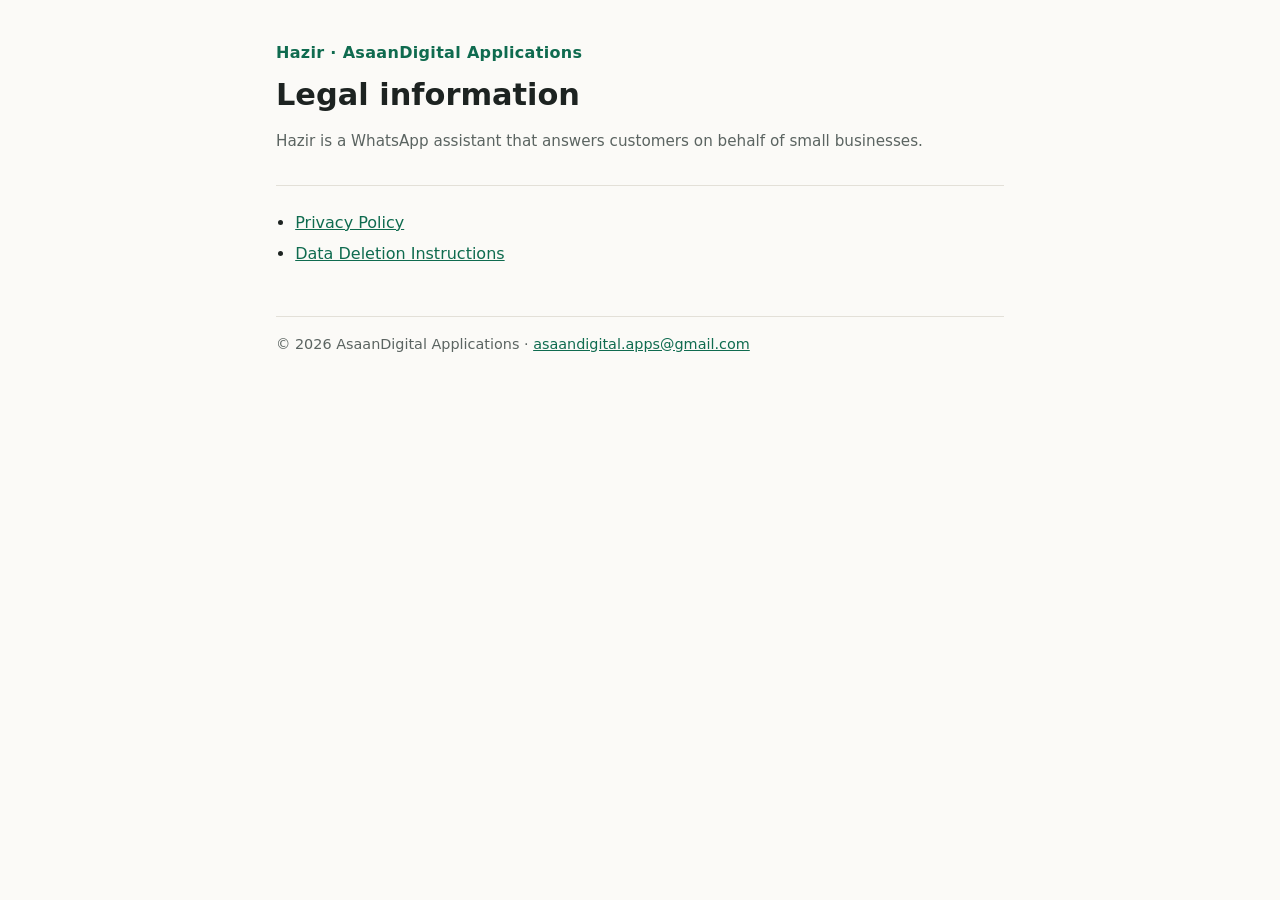
==== index.html @ bec27287 "Hazir privacy policy and data deletion instructions Co-Authored-By: Claude Opus 5.5 <noreply@anthrop" ====
<!doctype html><html lang="en"><head><meta charset="utf-8"><meta name="viewport" content="width=device-width,initial-scale=1">
<title>Hazir Legal</title><link rel="stylesheet" href="style.css"></head><body><main>
<header><div class="brand">Hazir · AsaanDigital Applications</div><h1>Legal information</h1>
<p class="muted">Hazir is a WhatsApp assistant that answers customers on behalf of small businesses.</p></header>
<ul><li><a href="privacy.html">Privacy Policy</a></li><li><a href="data-deletion.html">Data Deletion Instructions</a></li></ul>
<footer>© 2026 AsaanDigital Applications · <a href="mailto:asaandigital.apps@gmail.com">asaandigital.apps@gmail.com</a></footer>
</main></body></html>
---- style.css ----
:root{--bg:#fbfaf7;--fg:#1d2321;--muted:#5b6461;--line:#e3e0d8;--accent:#0f6b4f}
@media (prefers-color-scheme:dark){:root{--bg:#141716;--fg:#e9ece9;--muted:#a3aba7;--line:#2c3230;--accent:#5fc9a3}}
*{box-sizing:border-box}
body{margin:0;background:var(--bg);color:var(--fg);font:16px/1.65 system-ui,-apple-system,"Segoe UI",Roboto,sans-serif}
main{max-width:760px;margin:0 auto;padding:40px 16px 64px}
header{border-bottom:1px solid var(--line);padding-bottom:16px;margin-bottom:24px}
.brand{font-weight:700;color:var(--accent);letter-spacing:.02em}
h1{font-size:1.9rem;line-height:1.25;margin:.3em 0 .2em}
h2{font-size:1.2rem;margin:2em 0 .5em}
p,li{color:var(--fg)} .muted{color:var(--muted);font-size:.95rem}
a{color:var(--accent)} ul{padding-left:1.2em} li{margin:.3em 0}
table{border-collapse:collapse;width:100%;font-size:.95rem} th,td{border:1px solid var(--line);padding:8px;text-align:left;vertical-align:top}
footer{border-top:1px solid var(--line);margin-top:48px;padding-top:16px;color:var(--muted);font-size:.9rem}
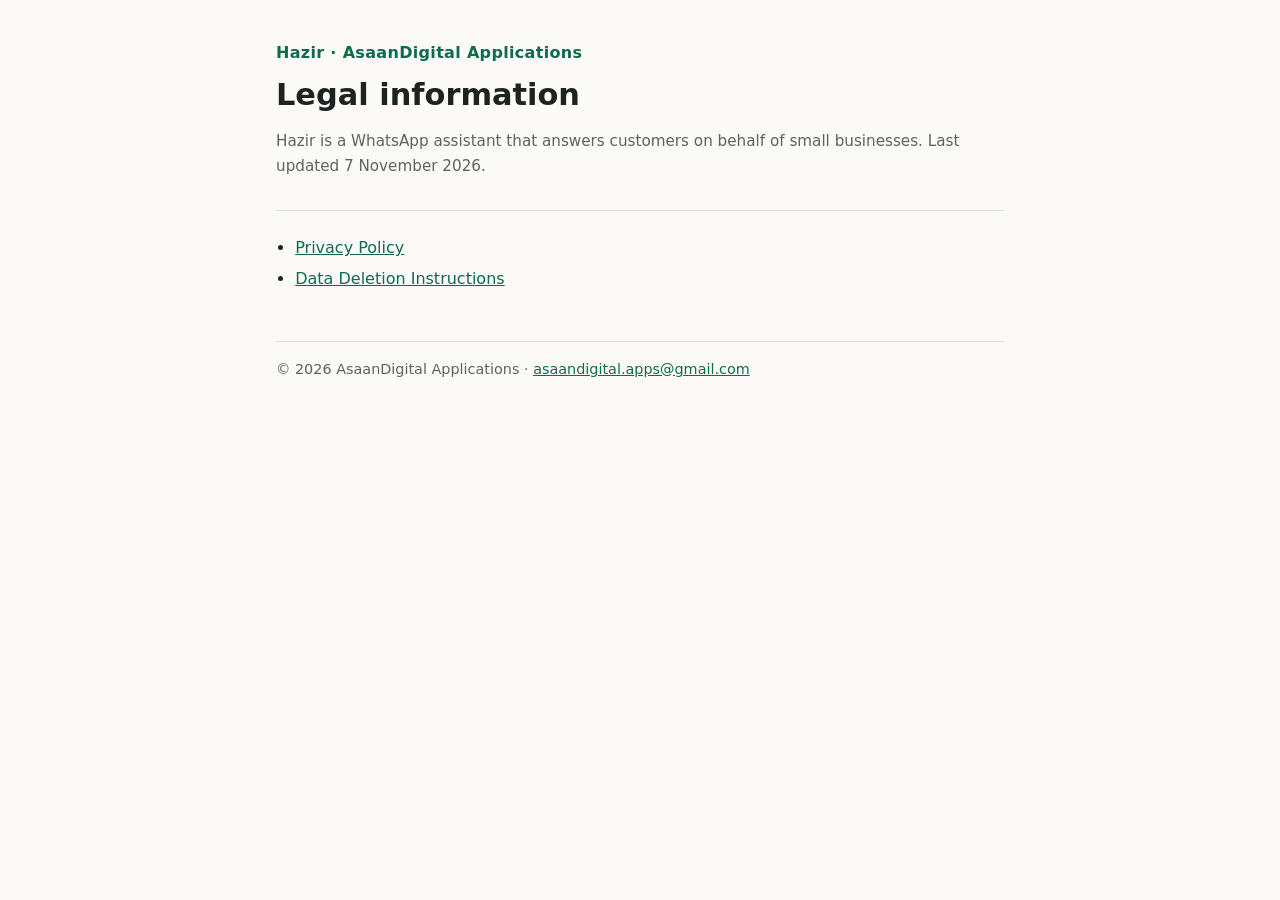
==== commit 0960551b: "Update legal pages from the Hazir repo" ====
--- a/index.html
+++ b/index.html
@@ -1,7 +1,7 @@
 <!doctype html><html lang="en"><head><meta charset="utf-8"><meta name="viewport" content="width=device-width,initial-scale=1">
 <title>Hazir Legal</title><link rel="stylesheet" href="style.css"></head><body><main>
 <header><div class="brand">Hazir · AsaanDigital Applications</div><h1>Legal information</h1>
-<p class="muted">Hazir is a WhatsApp assistant that answers customers on behalf of small businesses.</p></header>
+<p class="muted">Hazir is a WhatsApp assistant that answers customers on behalf of small businesses. Last updated 7 November 2026.</p></header>
 <ul><li><a href="privacy.html">Privacy Policy</a></li><li><a href="data-deletion.html">Data Deletion Instructions</a></li></ul>
 <footer>© 2026 AsaanDigital Applications · <a href="mailto:asaandigital.apps@gmail.com">asaandigital.apps@gmail.com</a></footer>
 </main></body></html>
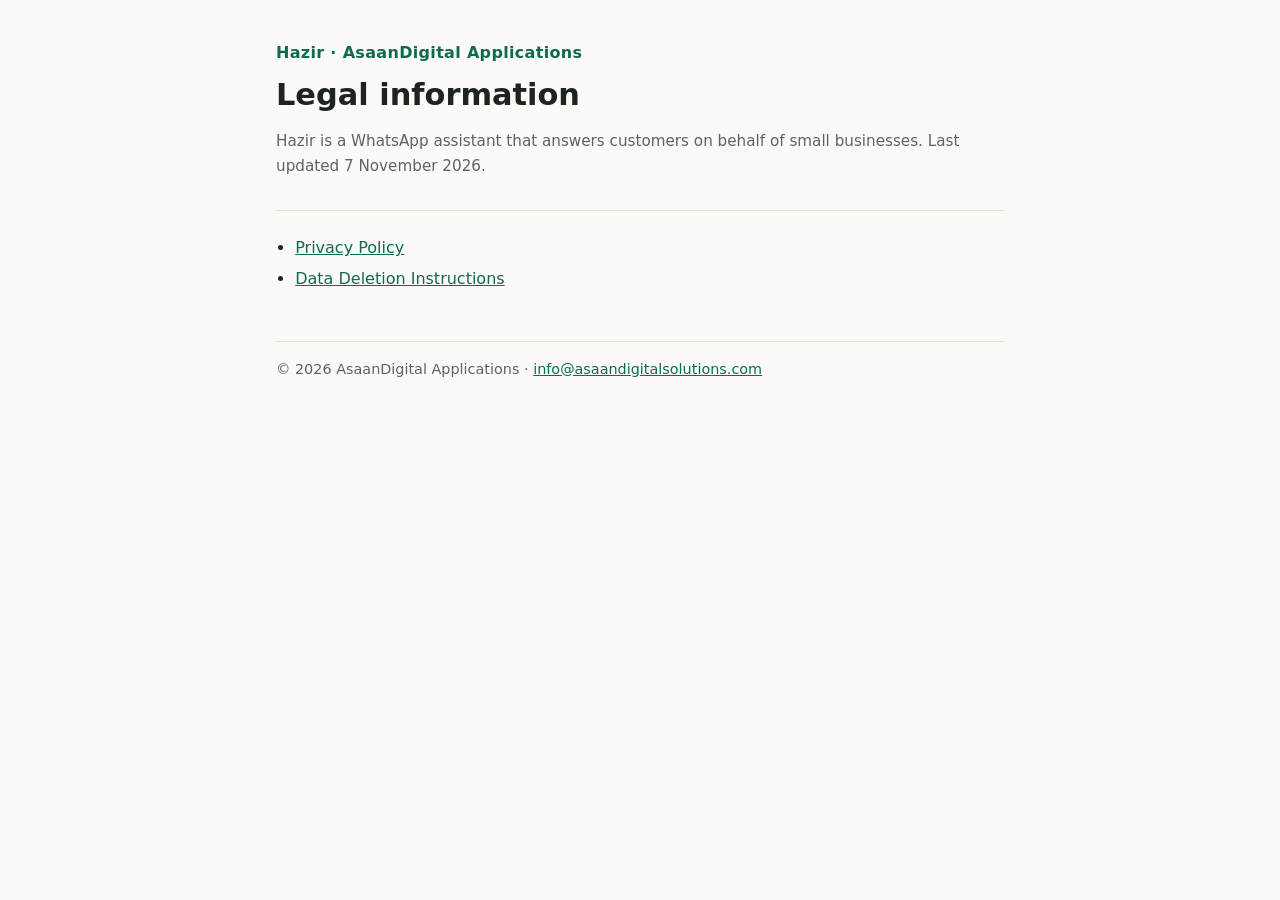
==== commit 8bb0183d: "Update footer email address in index.html info@asaandigitalsolutions.com" ====
--- a/index.html
+++ b/index.html
@@ -3,5 +3,5 @@
 <header><div class="brand">Hazir · AsaanDigital Applications</div><h1>Legal information</h1>
 <p class="muted">Hazir is a WhatsApp assistant that answers customers on behalf of small businesses. Last updated 7 November 2026.</p></header>
 <ul><li><a href="privacy.html">Privacy Policy</a></li><li><a href="data-deletion.html">Data Deletion Instructions</a></li></ul>
-<footer>© 2026 AsaanDigital Applications · <a href="mailto:asaandigital.apps@gmail.com">asaandigital.apps@gmail.com</a></footer>
+<footer>© 2026 AsaanDigital Applications · <a href="mailto:info@asaandigitalsolutions.com">info@asaandigitalsolutions.com</a></footer>
 </main></body></html>
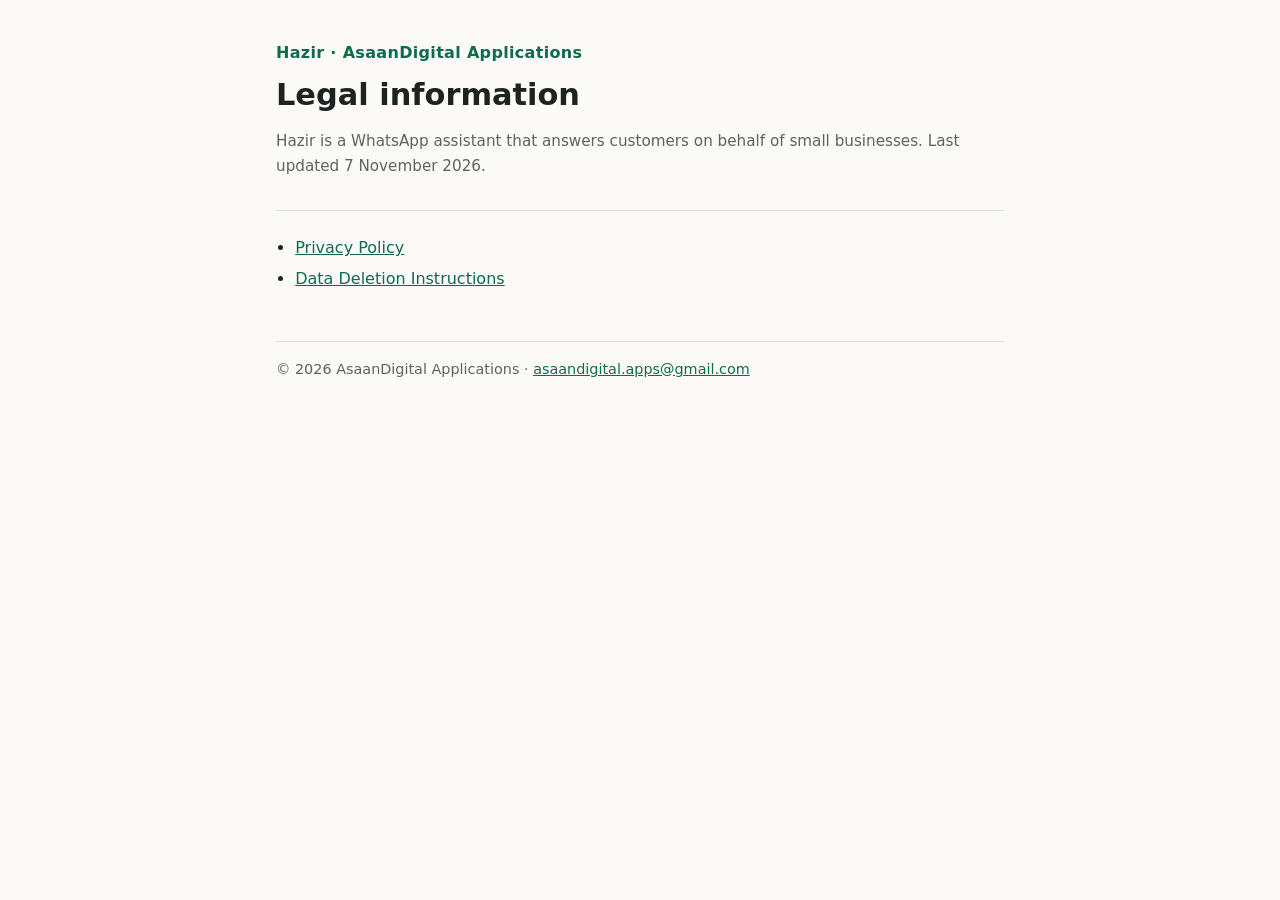
==== commit d4a60781: "Update legal pages from the Hazir repo" ====
--- a/index.html
+++ b/index.html
@@ -3,5 +3,5 @@
 <header><div class="brand">Hazir · AsaanDigital Applications</div><h1>Legal information</h1>
 <p class="muted">Hazir is a WhatsApp assistant that answers customers on behalf of small businesses. Last updated 7 November 2026.</p></header>
 <ul><li><a href="privacy.html">Privacy Policy</a></li><li><a href="data-deletion.html">Data Deletion Instructions</a></li></ul>
-<footer>© 2026 AsaanDigital Applications · <a href="mailto:info@asaandigitalsolutions.com">info@asaandigitalsolutions.com</a></footer>
+<footer>© 2026 AsaanDigital Applications · <a href="mailto:asaandigital.apps@gmail.com">asaandigital.apps@gmail.com</a></footer>
 </main></body></html>
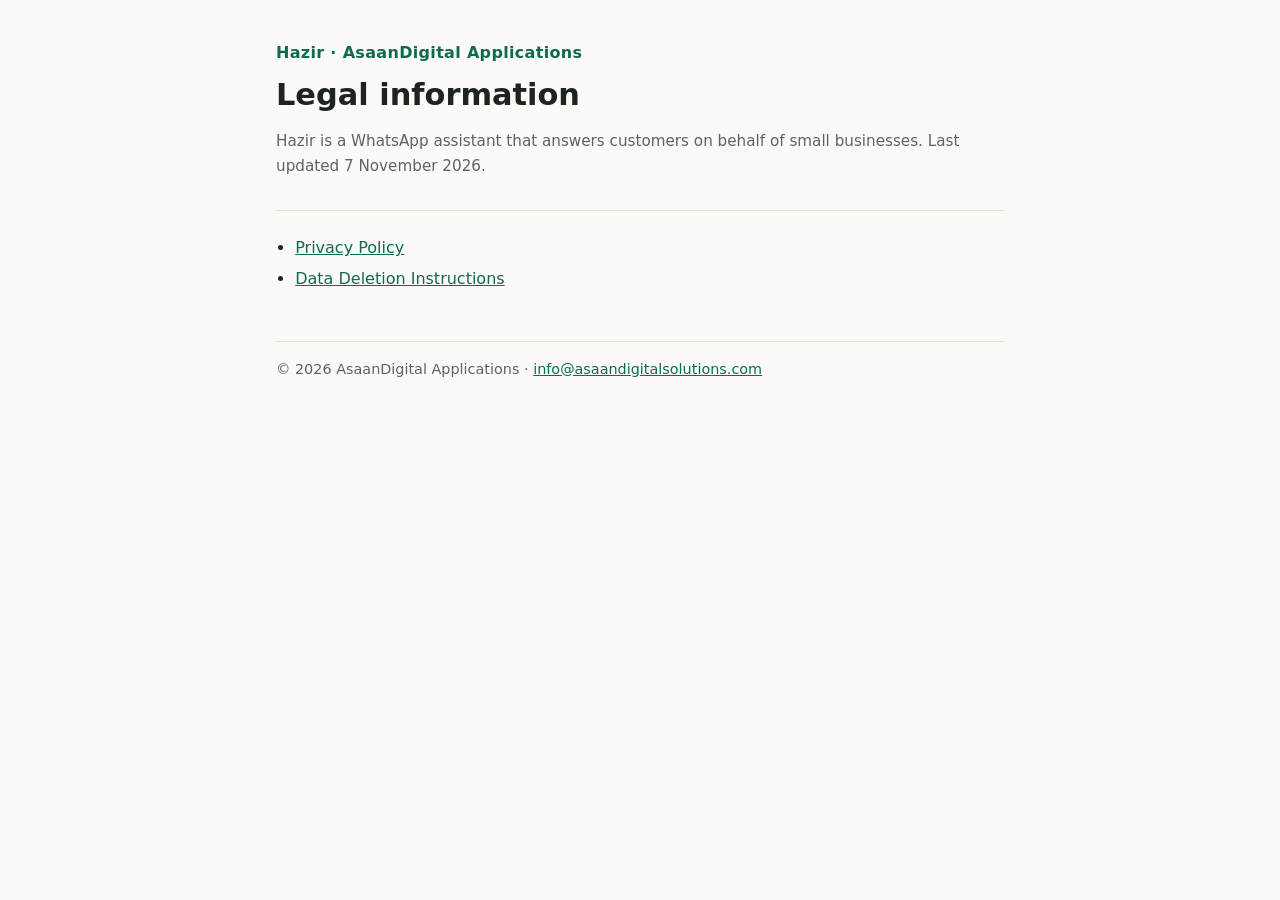
==== commit 857eb0f0: "Update footer email address update email: info@asaandigitalsolutions.com" ====
--- a/index.html
+++ b/index.html
@@ -3,5 +3,5 @@
 <header><div class="brand">Hazir · AsaanDigital Applications</div><h1>Legal information</h1>
 <p class="muted">Hazir is a WhatsApp assistant that answers customers on behalf of small businesses. Last updated 7 November 2026.</p></header>
 <ul><li><a href="privacy.html">Privacy Policy</a></li><li><a href="data-deletion.html">Data Deletion Instructions</a></li></ul>
-<footer>© 2026 AsaanDigital Applications · <a href="mailto:asaandigital.apps@gmail.com">asaandigital.apps@gmail.com</a></footer>
+<footer>© 2026 AsaanDigital Applications · <a href="mailto:info@asaandigitalsolutions.com">info@asaandigitalsolutions.com</a></footer>
 </main></body></html>
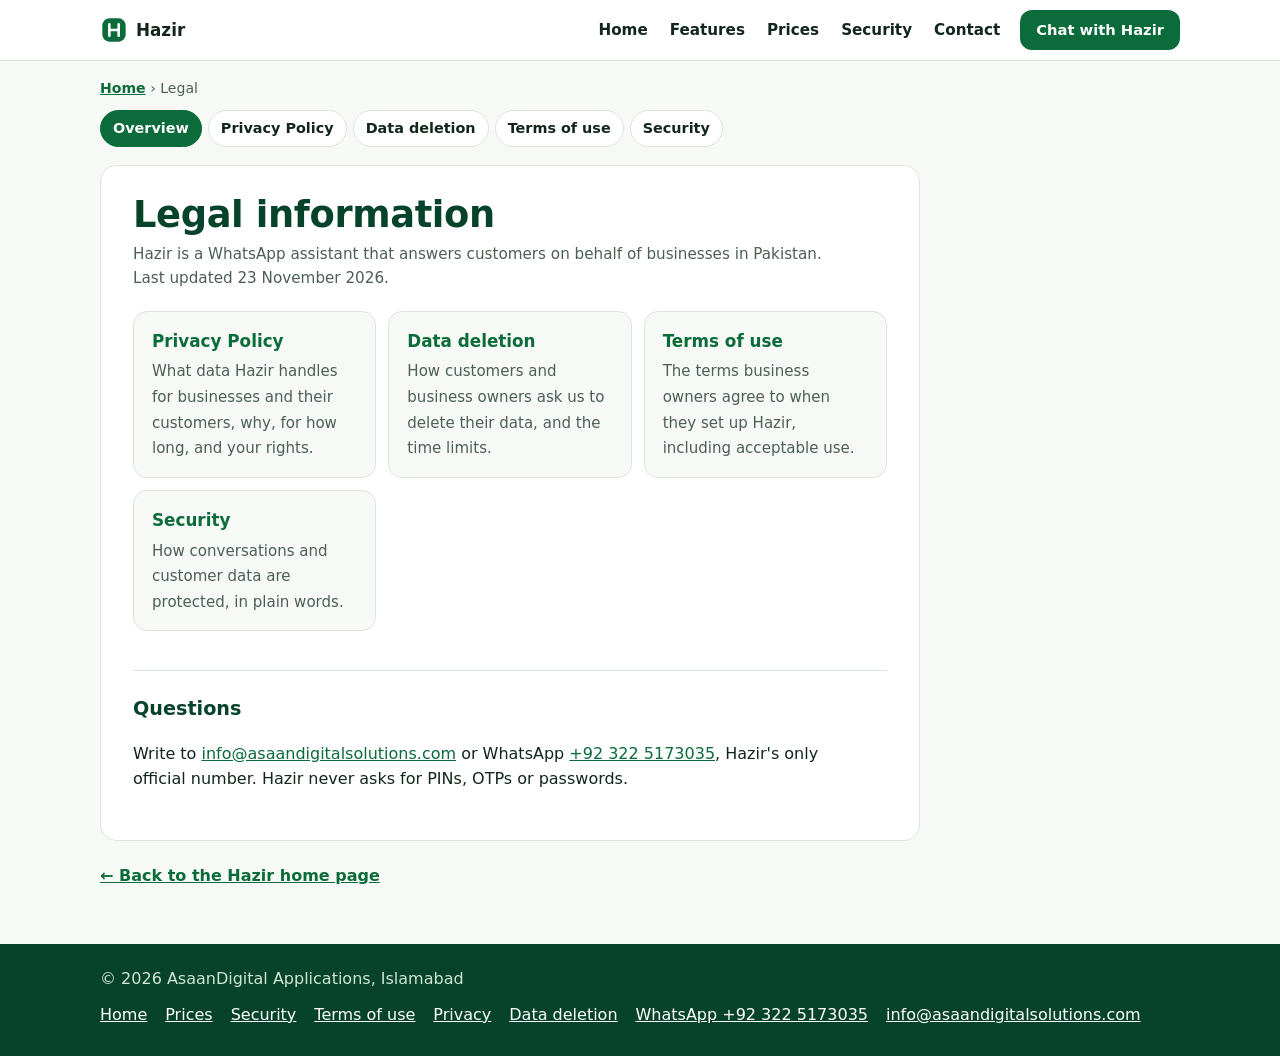
==== commit 6f415dd7: "Hazir site design and navigation on the legal pages; only web pages allowed" ====
--- a/index.html
+++ b/index.html
@@ -1,7 +1 @@
-<!doctype html><html lang="en"><head><meta charset="utf-8"><meta name="viewport" content="width=device-width,initial-scale=1">
-<title>Hazir Legal</title><link rel="stylesheet" href="style.css"></head><body><main>
-<header><div class="brand">Hazir · AsaanDigital Applications</div><h1>Legal information</h1>
-<p class="muted">Hazir is a WhatsApp assistant that answers customers on behalf of small businesses. Last updated 7 November 2026.</p></header>
-<ul><li><a href="privacy.html">Privacy Policy</a></li><li><a href="data-deletion.html">Data Deletion Instructions</a></li></ul>
-<footer>© 2026 AsaanDigital Applications · <a href="mailto:info@asaandigitalsolutions.com">info@asaandigitalsolutions.com</a></footer>
-</main></body></html>
+<!doctype html><html lang="en"><head><meta charset="utf-8"><meta name="viewport" content="width=device-width,initial-scale=1,viewport-fit=cover"><meta name="color-scheme" content="light"><meta name="theme-color" content="#0b6b3a"><title>Legal information · Hazir</title><meta name="description" content="Privacy policy, data deletion, terms of use and security for Hazir by AsaanDigital Applications."><link rel="stylesheet" href="style.css"></head><body><a class="skip" href="#main">Skip to content</a><header class="top"><div class="in"><a class="logo" href="https://hazir.asaandigitalsolutions.com/" aria-label="Hazir home"><svg viewBox="0 0 24 24" width="28" height="28" aria-hidden="true" focusable="false"><rect x="2" y="2" width="20" height="20" rx="6" fill="#0b6b3a"/><path d="M8 7v10M16 7v10M8 12h8" stroke="#fff" stroke-width="2.2" fill="none" stroke-linecap="round"/></svg>Hazir</a><nav aria-label="Main"><a href="https://hazir.asaandigitalsolutions.com/">Home</a><a href="https://hazir.asaandigitalsolutions.com/#features">Features</a><a href="https://hazir.asaandigitalsolutions.com/#prices">Prices</a><a href="https://hazir.asaandigitalsolutions.com/security">Security</a><a href="https://hazir.asaandigitalsolutions.com/#contact">Contact</a></nav><a class="btn" href="https://wa.me/923225173035?text=Hi%20Hazir">Chat with Hazir</a></div></header><div class="x"><p class="crumbs"><a href="https://hazir.asaandigitalsolutions.com/">Home</a> › Legal</p><nav class="docs" aria-label="Legal pages"><a href="index.html" aria-current="page">Overview</a><a href="privacy.html">Privacy Policy</a><a href="data-deletion.html">Data deletion</a><a href="https://hazir.asaandigitalsolutions.com/terms">Terms of use</a><a href="https://hazir.asaandigitalsolutions.com/security">Security</a></nav><main id="main" class="doc"><h1>Legal information</h1><p class="date">Hazir is a WhatsApp assistant that answers customers on behalf of businesses in Pakistan. Last updated 23 November 2026.</p><ul class="cards"><li><a href="privacy.html"><b>Privacy Policy</b><span>What data Hazir handles for businesses and their customers, why, for how long, and your rights.</span></a></li><li><a href="data-deletion.html"><b>Data deletion</b><span>How customers and business owners ask us to delete their data, and the time limits.</span></a></li><li><a href="https://hazir.asaandigitalsolutions.com/terms"><b>Terms of use</b><span>The terms business owners agree to when they set up Hazir, including acceptable use.</span></a></li><li><a href="https://hazir.asaandigitalsolutions.com/security"><b>Security</b><span>How conversations and customer data are protected, in plain words.</span></a></li></ul><h2>Questions</h2><p>Write to <a href="mailto:info@asaandigitalsolutions.com">info@asaandigitalsolutions.com</a> or WhatsApp <a href="https://wa.me/923225173035?text=Hi%20Hazir">+92 322 5173035</a>, Hazir's only official number. Hazir never asks for PINs, OTPs or passwords.</p></main><p class="back"><a href="https://hazir.asaandigitalsolutions.com/">← Back to the Hazir home page</a></p></div><footer class="foot"><div class="in"><span>© 2026 AsaanDigital Applications, Islamabad</span><nav aria-label="Footer"><a href="https://hazir.asaandigitalsolutions.com/">Home</a><a href="https://hazir.asaandigitalsolutions.com/#prices">Prices</a><a href="https://hazir.asaandigitalsolutions.com/security">Security</a><a href="https://hazir.asaandigitalsolutions.com/terms">Terms of use</a><a href="privacy.html">Privacy</a><a href="data-deletion.html">Data deletion</a><a href="https://wa.me/923225173035?text=Hi%20Hazir">WhatsApp +92 322 5173035</a><a href="mailto:info@asaandigitalsolutions.com">info@asaandigitalsolutions.com</a></nav></div></footer></body></html>
--- a/style.css
+++ b/style.css
@@ -1,13 +1,67 @@
-:root{--bg:#fbfaf7;--fg:#1d2321;--muted:#5b6461;--line:#e3e0d8;--accent:#0f6b4f}
-@media (prefers-color-scheme:dark){:root{--bg:#141716;--fg:#e9ece9;--muted:#a3aba7;--line:#2c3230;--accent:#5fc9a3}}
+/* Hazir legal pages: the same look as hazir.asaandigitalsolutions.com (light, green). */
+:root{--bg:#f6f9f5;--card:#fff;--ink:#12261b;--mute:#4d5f55;--line:#dbe6dd;--soft:#edf3ee;--brand:#0b6b3a;--g9:#07432a;
+  color-scheme:light}
 *{box-sizing:border-box}
-body{margin:0;background:var(--bg);color:var(--fg);font:16px/1.65 system-ui,-apple-system,"Segoe UI",Roboto,sans-serif}
-main{max-width:760px;margin:0 auto;padding:40px 16px 64px}
-header{border-bottom:1px solid var(--line);padding-bottom:16px;margin-bottom:24px}
-.brand{font-weight:700;color:var(--accent);letter-spacing:.02em}
-h1{font-size:1.9rem;line-height:1.25;margin:.3em 0 .2em}
-h2{font-size:1.2rem;margin:2em 0 .5em}
-p,li{color:var(--fg)} .muted{color:var(--muted);font-size:.95rem}
-a{color:var(--accent)} ul{padding-left:1.2em} li{margin:.3em 0}
-table{border-collapse:collapse;width:100%;font-size:.95rem} th,td{border:1px solid var(--line);padding:8px;text-align:left;vertical-align:top}
-footer{border-top:1px solid var(--line);margin-top:48px;padding-top:16px;color:var(--muted);font-size:.9rem}
+html{-webkit-text-size-adjust:100%}
+body{margin:0;background:var(--bg);color:var(--ink);font:16px/1.6 system-ui,-apple-system,"Segoe UI",Roboto,sans-serif}
+a{color:var(--brand)}
+a:focus-visible{outline:3px solid var(--brand);outline-offset:2px;border-radius:4px}
+.skip{position:absolute;left:-999px;top:8px;background:#fff;padding:8px 12px;border-radius:8px;z-index:9}
+.skip:focus{left:12px}
+.x{max-width:1120px;margin:0 auto;padding:0 20px}
+
+/* header and menu (as on the Hazir site) */
+.top{position:sticky;top:0;z-index:5;background:rgba(255,255,255,.94);border-bottom:1px solid var(--line);
+  backdrop-filter:blur(8px)}
+.top .in{max-width:1120px;margin:0 auto;padding:10px 20px;display:flex;align-items:center;gap:20px}
+.logo{display:flex;align-items:center;gap:8px;font-weight:700;font-size:1.05rem;color:var(--ink);text-decoration:none}
+.top nav{display:flex;gap:22px;flex:1;justify-content:flex-end}
+.top nav a{color:var(--ink);text-decoration:none;font-weight:600;font-size:.95rem}
+.top nav a:hover{color:var(--brand)}
+.btn{display:inline-flex;align-items:center;min-height:40px;padding:6px 16px;border-radius:12px;background:var(--brand);
+  color:#fff;font-weight:700;font-size:.92rem;text-decoration:none;white-space:nowrap}
+.btn:hover{background:var(--g9)}
+@media (max-width:820px){
+  .top .in{justify-content:space-between;flex-wrap:wrap;row-gap:6px;padding-bottom:4px}
+  .top nav{order:3;flex:1 0 100%;justify-content:flex-start;gap:15px;overflow-x:auto;white-space:nowrap;
+    padding:6px 18px 8px 2px;scrollbar-width:none;
+    -webkit-mask-image:linear-gradient(90deg,#000 93%,transparent);mask-image:linear-gradient(90deg,#000 93%,transparent)}
+  .top nav::-webkit-scrollbar{display:none}
+  .top nav a{font-size:.92rem;padding:4px 0}}
+
+.crumbs{font-size:.88rem;color:var(--mute);margin:16px 0 10px}
+.crumbs a{font-weight:600}
+
+/* the legal pages, side by side */
+.docs{display:flex;gap:6px;flex-wrap:wrap;margin:0 0 18px}
+.docs a{padding:6px 12px;border-radius:99px;border:1px solid var(--line);background:var(--card);color:var(--ink);
+  text-decoration:none;font-weight:600;font-size:.9rem}
+.docs a:hover{border-color:var(--brand);color:var(--brand)}
+.docs a[aria-current]{background:var(--brand);border-color:var(--brand);color:#fff}
+
+/* the document */
+.doc{max-width:820px;background:var(--card);border:1px solid var(--line);border-radius:16px;padding:28px 32px 32px}
+.doc h1{font-size:clamp(1.7rem,4.5vw,2.3rem);line-height:1.15;letter-spacing:-.01em;margin:0 0 6px;color:var(--g9)}
+.doc .date{color:var(--mute);font-size:.95rem;margin:0 0 8px}
+.doc h2{font-size:1.2rem;color:var(--g9);margin:2em 0 .5em;padding-top:1.2em;border-top:1px solid var(--line)}
+.doc p,.doc li{max-width:72ch}
+.doc ul,.doc ol{padding-left:1.3em}.doc li{margin:.35em 0}
+.doc .muted{color:var(--mute);font-size:.95rem}
+.doc table{border-collapse:collapse;width:100%;font-size:.95rem;margin:12px 0;display:block;overflow-x:auto}
+.doc th,.doc td{border:1px solid var(--line);padding:9px 10px;text-align:left;vertical-align:top}
+.doc th{background:var(--soft)}
+.doc .cards{list-style:none;padding:0;margin:20px 0 0;display:grid;grid-template-columns:repeat(auto-fit,minmax(240px,1fr));gap:12px}
+.cards li{margin:0;max-width:none}
+.cards a{display:block;height:100%;padding:16px 18px;border:1px solid var(--line);border-radius:14px;text-decoration:none;
+  color:var(--ink);background:var(--bg)}
+.cards a:hover{border-color:var(--brand)}
+.cards b{display:block;color:var(--brand);font-size:1.05rem;margin-bottom:4px}
+.cards span{color:var(--mute);font-size:.94rem}
+.back{margin:22px 0 0}.back a{font-weight:600}
+@media (max-width:640px){.doc{padding:20px 18px 24px;border-radius:14px}}
+
+/* footer (as on the Hazir site) */
+.foot{background:var(--g9);color:#cfe6d6;margin-top:56px}
+.foot .in{max-width:1120px;margin:0 auto;padding:22px 20px 28px;display:flex;flex-wrap:wrap;gap:10px 24px;align-items:baseline}
+.foot nav{display:flex;flex-wrap:wrap;gap:8px 18px}
+.foot a{color:#fff}
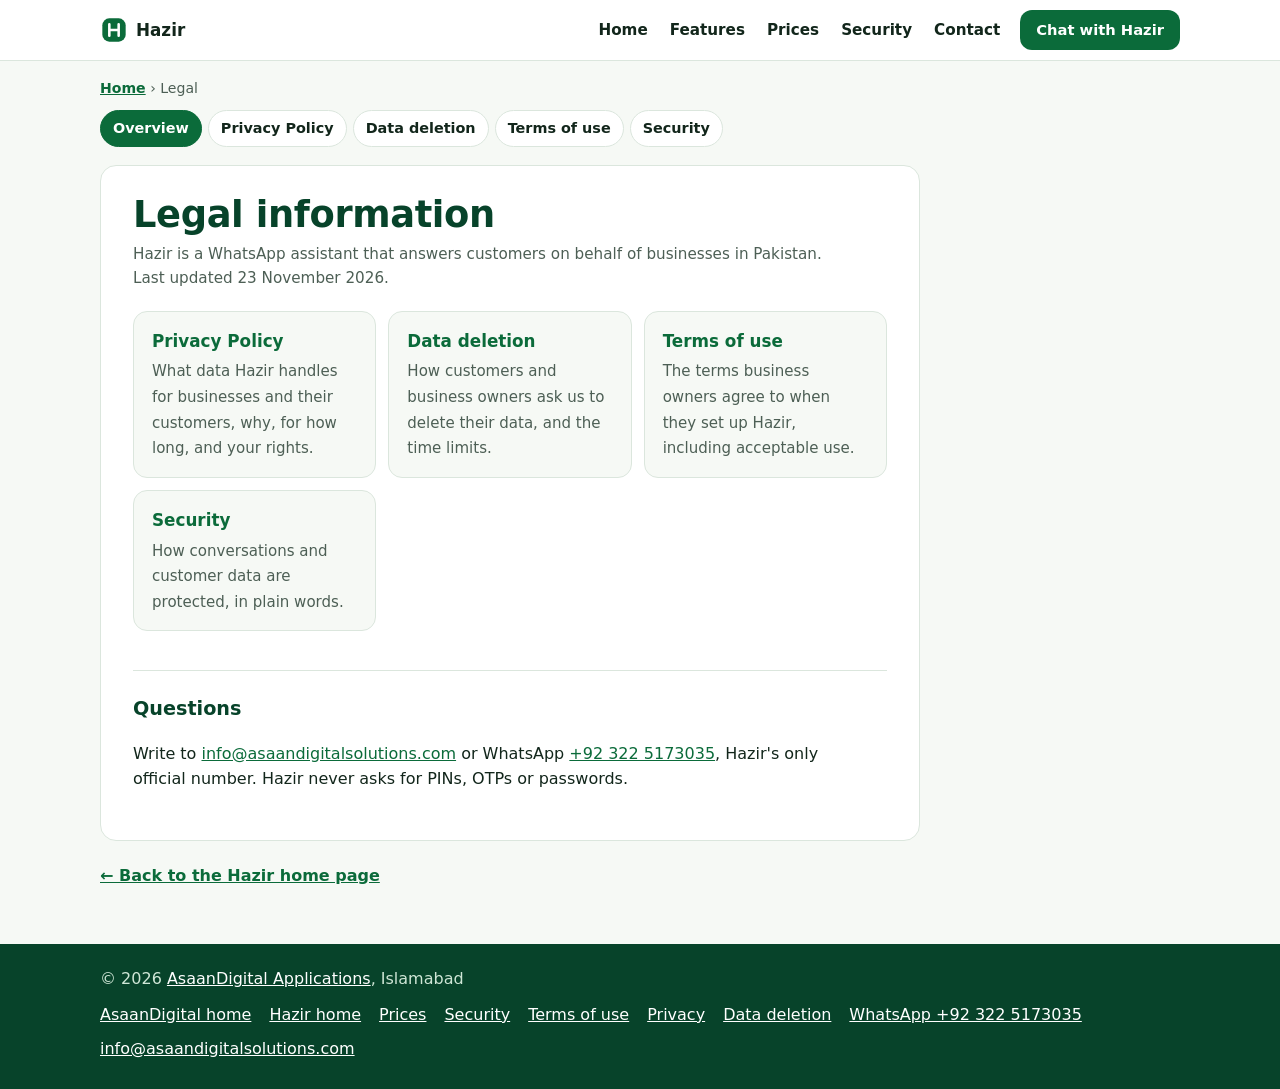
==== commit 97f9e862: "Footer links back to the AsaanDigital company site" ====
--- a/index.html
+++ b/index.html
@@ -1 +1 @@
-<!doctype html><html lang="en"><head><meta charset="utf-8"><meta name="viewport" content="width=device-width,initial-scale=1,viewport-fit=cover"><meta name="color-scheme" content="light"><meta name="theme-color" content="#0b6b3a"><title>Legal information · Hazir</title><meta name="description" content="Privacy policy, data deletion, terms of use and security for Hazir by AsaanDigital Applications."><link rel="stylesheet" href="style.css"></head><body><a class="skip" href="#main">Skip to content</a><header class="top"><div class="in"><a class="logo" href="https://hazir.asaandigitalsolutions.com/" aria-label="Hazir home"><svg viewBox="0 0 24 24" width="28" height="28" aria-hidden="true" focusable="false"><rect x="2" y="2" width="20" height="20" rx="6" fill="#0b6b3a"/><path d="M8 7v10M16 7v10M8 12h8" stroke="#fff" stroke-width="2.2" fill="none" stroke-linecap="round"/></svg>Hazir</a><nav aria-label="Main"><a href="https://hazir.asaandigitalsolutions.com/">Home</a><a href="https://hazir.asaandigitalsolutions.com/#features">Features</a><a href="https://hazir.asaandigitalsolutions.com/#prices">Prices</a><a href="https://hazir.asaandigitalsolutions.com/security">Security</a><a href="https://hazir.asaandigitalsolutions.com/#contact">Contact</a></nav><a class="btn" href="https://wa.me/923225173035?text=Hi%20Hazir">Chat with Hazir</a></div></header><div class="x"><p class="crumbs"><a href="https://hazir.asaandigitalsolutions.com/">Home</a> › Legal</p><nav class="docs" aria-label="Legal pages"><a href="index.html" aria-current="page">Overview</a><a href="privacy.html">Privacy Policy</a><a href="data-deletion.html">Data deletion</a><a href="https://hazir.asaandigitalsolutions.com/terms">Terms of use</a><a href="https://hazir.asaandigitalsolutions.com/security">Security</a></nav><main id="main" class="doc"><h1>Legal information</h1><p class="date">Hazir is a WhatsApp assistant that answers customers on behalf of businesses in Pakistan. Last updated 23 November 2026.</p><ul class="cards"><li><a href="privacy.html"><b>Privacy Policy</b><span>What data Hazir handles for businesses and their customers, why, for how long, and your rights.</span></a></li><li><a href="data-deletion.html"><b>Data deletion</b><span>How customers and business owners ask us to delete their data, and the time limits.</span></a></li><li><a href="https://hazir.asaandigitalsolutions.com/terms"><b>Terms of use</b><span>The terms business owners agree to when they set up Hazir, including acceptable use.</span></a></li><li><a href="https://hazir.asaandigitalsolutions.com/security"><b>Security</b><span>How conversations and customer data are protected, in plain words.</span></a></li></ul><h2>Questions</h2><p>Write to <a href="mailto:info@asaandigitalsolutions.com">info@asaandigitalsolutions.com</a> or WhatsApp <a href="https://wa.me/923225173035?text=Hi%20Hazir">+92 322 5173035</a>, Hazir's only official number. Hazir never asks for PINs, OTPs or passwords.</p></main><p class="back"><a href="https://hazir.asaandigitalsolutions.com/">← Back to the Hazir home page</a></p></div><footer class="foot"><div class="in"><span>© 2026 AsaanDigital Applications, Islamabad</span><nav aria-label="Footer"><a href="https://hazir.asaandigitalsolutions.com/">Home</a><a href="https://hazir.asaandigitalsolutions.com/#prices">Prices</a><a href="https://hazir.asaandigitalsolutions.com/security">Security</a><a href="https://hazir.asaandigitalsolutions.com/terms">Terms of use</a><a href="privacy.html">Privacy</a><a href="data-deletion.html">Data deletion</a><a href="https://wa.me/923225173035?text=Hi%20Hazir">WhatsApp +92 322 5173035</a><a href="mailto:info@asaandigitalsolutions.com">info@asaandigitalsolutions.com</a></nav></div></footer></body></html>
+<!doctype html><html lang="en"><head><meta charset="utf-8"><meta name="viewport" content="width=device-width,initial-scale=1,viewport-fit=cover"><meta name="color-scheme" content="light"><meta name="theme-color" content="#0b6b3a"><title>Legal information · Hazir</title><meta name="description" content="Privacy policy, data deletion, terms of use and security for Hazir by AsaanDigital Applications."><link rel="stylesheet" href="style.css"></head><body><a class="skip" href="#main">Skip to content</a><header class="top"><div class="in"><a class="logo" href="https://hazir.asaandigitalsolutions.com/" aria-label="Hazir home"><svg viewBox="0 0 24 24" width="28" height="28" aria-hidden="true" focusable="false"><rect x="2" y="2" width="20" height="20" rx="6" fill="#0b6b3a"/><path d="M8 7v10M16 7v10M8 12h8" stroke="#fff" stroke-width="2.2" fill="none" stroke-linecap="round"/></svg>Hazir</a><nav aria-label="Main"><a href="https://hazir.asaandigitalsolutions.com/">Home</a><a href="https://hazir.asaandigitalsolutions.com/#features">Features</a><a href="https://hazir.asaandigitalsolutions.com/#prices">Prices</a><a href="https://hazir.asaandigitalsolutions.com/security">Security</a><a href="https://hazir.asaandigitalsolutions.com/#contact">Contact</a></nav><a class="btn" href="https://wa.me/923225173035?text=Hi%20Hazir">Chat with Hazir</a></div></header><div class="x"><p class="crumbs"><a href="https://hazir.asaandigitalsolutions.com/">Home</a> › Legal</p><nav class="docs" aria-label="Legal pages"><a href="index.html" aria-current="page">Overview</a><a href="privacy.html">Privacy Policy</a><a href="data-deletion.html">Data deletion</a><a href="https://hazir.asaandigitalsolutions.com/terms">Terms of use</a><a href="https://hazir.asaandigitalsolutions.com/security">Security</a></nav><main id="main" class="doc"><h1>Legal information</h1><p class="date">Hazir is a WhatsApp assistant that answers customers on behalf of businesses in Pakistan. Last updated 23 November 2026.</p><ul class="cards"><li><a href="privacy.html"><b>Privacy Policy</b><span>What data Hazir handles for businesses and their customers, why, for how long, and your rights.</span></a></li><li><a href="data-deletion.html"><b>Data deletion</b><span>How customers and business owners ask us to delete their data, and the time limits.</span></a></li><li><a href="https://hazir.asaandigitalsolutions.com/terms"><b>Terms of use</b><span>The terms business owners agree to when they set up Hazir, including acceptable use.</span></a></li><li><a href="https://hazir.asaandigitalsolutions.com/security"><b>Security</b><span>How conversations and customer data are protected, in plain words.</span></a></li></ul><h2>Questions</h2><p>Write to <a href="mailto:info@asaandigitalsolutions.com">info@asaandigitalsolutions.com</a> or WhatsApp <a href="https://wa.me/923225173035?text=Hi%20Hazir">+92 322 5173035</a>, Hazir's only official number. Hazir never asks for PINs, OTPs or passwords.</p></main><p class="back"><a href="https://hazir.asaandigitalsolutions.com/">← Back to the Hazir home page</a></p></div><footer class="foot"><div class="in"><span>© 2026 <a href="https://asaandigitalsolutions.com/">AsaanDigital Applications</a>, Islamabad</span><nav aria-label="Footer"><a href="https://asaandigitalsolutions.com/">AsaanDigital home</a><a href="https://hazir.asaandigitalsolutions.com/">Hazir home</a><a href="https://hazir.asaandigitalsolutions.com/#prices">Prices</a><a href="https://hazir.asaandigitalsolutions.com/security">Security</a><a href="https://hazir.asaandigitalsolutions.com/terms">Terms of use</a><a href="privacy.html">Privacy</a><a href="data-deletion.html">Data deletion</a><a href="https://wa.me/923225173035?text=Hi%20Hazir">WhatsApp +92 322 5173035</a><a href="mailto:info@asaandigitalsolutions.com">info@asaandigitalsolutions.com</a></nav></div></footer></body></html>
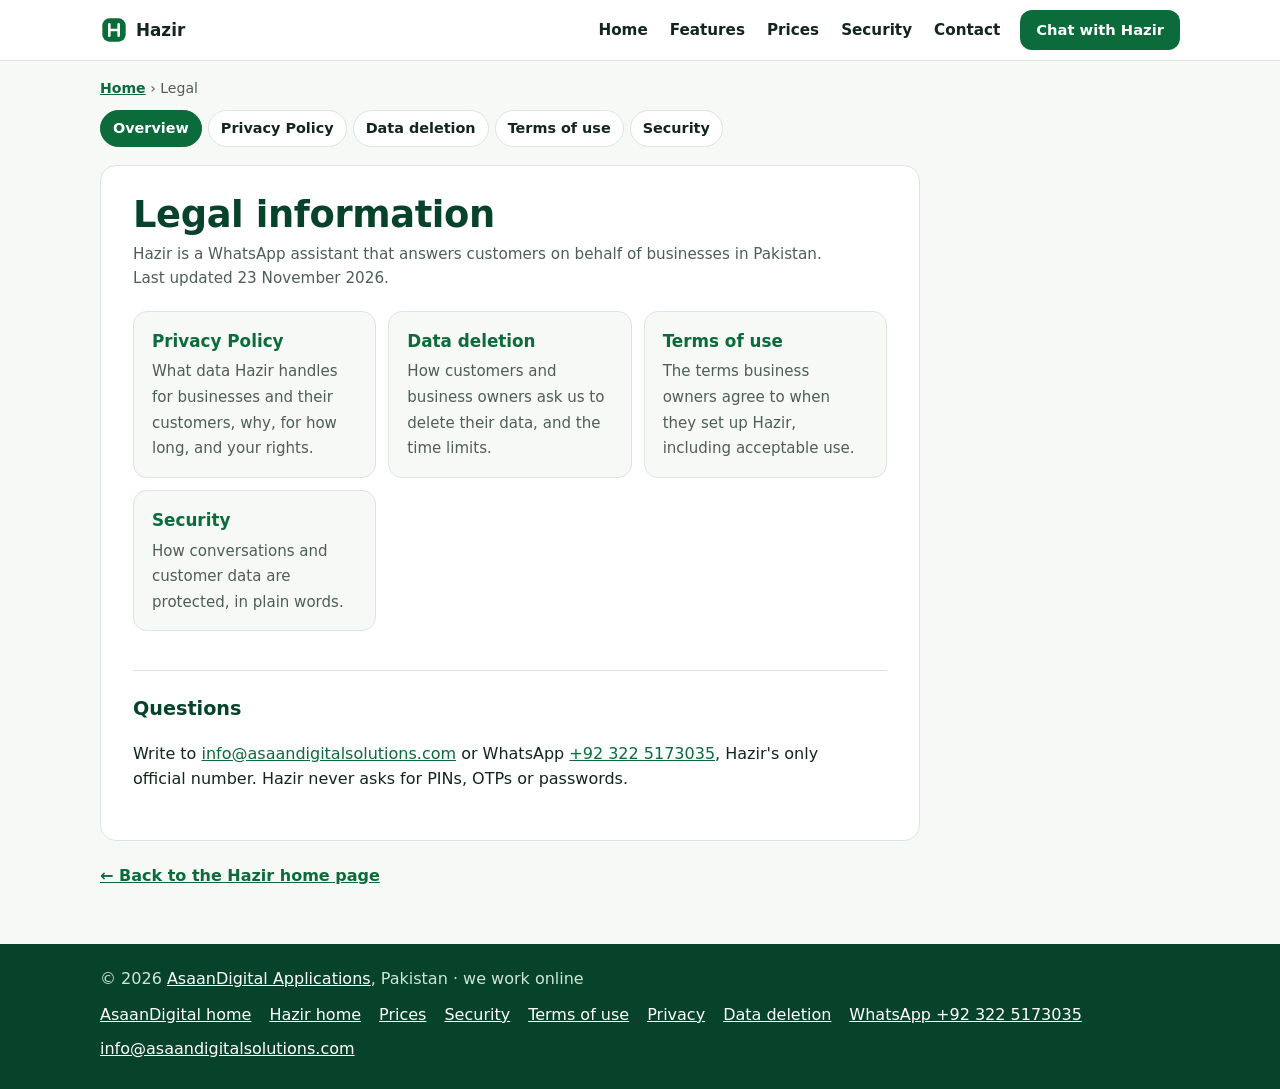
==== commit 103e7c95: "Remote business: no city in the footer" ====
--- a/index.html
+++ b/index.html
@@ -1 +1 @@
-<!doctype html><html lang="en"><head><meta charset="utf-8"><meta name="viewport" content="width=device-width,initial-scale=1,viewport-fit=cover"><meta name="color-scheme" content="light"><meta name="theme-color" content="#0b6b3a"><title>Legal information · Hazir</title><meta name="description" content="Privacy policy, data deletion, terms of use and security for Hazir by AsaanDigital Applications."><link rel="stylesheet" href="style.css"></head><body><a class="skip" href="#main">Skip to content</a><header class="top"><div class="in"><a class="logo" href="https://hazir.asaandigitalsolutions.com/" aria-label="Hazir home"><svg viewBox="0 0 24 24" width="28" height="28" aria-hidden="true" focusable="false"><rect x="2" y="2" width="20" height="20" rx="6" fill="#0b6b3a"/><path d="M8 7v10M16 7v10M8 12h8" stroke="#fff" stroke-width="2.2" fill="none" stroke-linecap="round"/></svg>Hazir</a><nav aria-label="Main"><a href="https://hazir.asaandigitalsolutions.com/">Home</a><a href="https://hazir.asaandigitalsolutions.com/#features">Features</a><a href="https://hazir.asaandigitalsolutions.com/#prices">Prices</a><a href="https://hazir.asaandigitalsolutions.com/security">Security</a><a href="https://hazir.asaandigitalsolutions.com/#contact">Contact</a></nav><a class="btn" href="https://wa.me/923225173035?text=Hi%20Hazir">Chat with Hazir</a></div></header><div class="x"><p class="crumbs"><a href="https://hazir.asaandigitalsolutions.com/">Home</a> › Legal</p><nav class="docs" aria-label="Legal pages"><a href="index.html" aria-current="page">Overview</a><a href="privacy.html">Privacy Policy</a><a href="data-deletion.html">Data deletion</a><a href="https://hazir.asaandigitalsolutions.com/terms">Terms of use</a><a href="https://hazir.asaandigitalsolutions.com/security">Security</a></nav><main id="main" class="doc"><h1>Legal information</h1><p class="date">Hazir is a WhatsApp assistant that answers customers on behalf of businesses in Pakistan. Last updated 23 November 2026.</p><ul class="cards"><li><a href="privacy.html"><b>Privacy Policy</b><span>What data Hazir handles for businesses and their customers, why, for how long, and your rights.</span></a></li><li><a href="data-deletion.html"><b>Data deletion</b><span>How customers and business owners ask us to delete their data, and the time limits.</span></a></li><li><a href="https://hazir.asaandigitalsolutions.com/terms"><b>Terms of use</b><span>The terms business owners agree to when they set up Hazir, including acceptable use.</span></a></li><li><a href="https://hazir.asaandigitalsolutions.com/security"><b>Security</b><span>How conversations and customer data are protected, in plain words.</span></a></li></ul><h2>Questions</h2><p>Write to <a href="mailto:info@asaandigitalsolutions.com">info@asaandigitalsolutions.com</a> or WhatsApp <a href="https://wa.me/923225173035?text=Hi%20Hazir">+92 322 5173035</a>, Hazir's only official number. Hazir never asks for PINs, OTPs or passwords.</p></main><p class="back"><a href="https://hazir.asaandigitalsolutions.com/">← Back to the Hazir home page</a></p></div><footer class="foot"><div class="in"><span>© 2026 <a href="https://asaandigitalsolutions.com/">AsaanDigital Applications</a>, Islamabad</span><nav aria-label="Footer"><a href="https://asaandigitalsolutions.com/">AsaanDigital home</a><a href="https://hazir.asaandigitalsolutions.com/">Hazir home</a><a href="https://hazir.asaandigitalsolutions.com/#prices">Prices</a><a href="https://hazir.asaandigitalsolutions.com/security">Security</a><a href="https://hazir.asaandigitalsolutions.com/terms">Terms of use</a><a href="privacy.html">Privacy</a><a href="data-deletion.html">Data deletion</a><a href="https://wa.me/923225173035?text=Hi%20Hazir">WhatsApp +92 322 5173035</a><a href="mailto:info@asaandigitalsolutions.com">info@asaandigitalsolutions.com</a></nav></div></footer></body></html>
+<!doctype html><html lang="en"><head><meta charset="utf-8"><meta name="viewport" content="width=device-width,initial-scale=1,viewport-fit=cover"><meta name="color-scheme" content="light"><meta name="theme-color" content="#0b6b3a"><title>Legal information · Hazir</title><meta name="description" content="Privacy policy, data deletion, terms of use and security for Hazir by AsaanDigital Applications."><link rel="stylesheet" href="style.css"></head><body><a class="skip" href="#main">Skip to content</a><header class="top"><div class="in"><a class="logo" href="https://hazir.asaandigitalsolutions.com/" aria-label="Hazir home"><svg viewBox="0 0 24 24" width="28" height="28" aria-hidden="true" focusable="false"><rect x="2" y="2" width="20" height="20" rx="6" fill="#0b6b3a"/><path d="M8 7v10M16 7v10M8 12h8" stroke="#fff" stroke-width="2.2" fill="none" stroke-linecap="round"/></svg>Hazir</a><nav aria-label="Main"><a href="https://hazir.asaandigitalsolutions.com/">Home</a><a href="https://hazir.asaandigitalsolutions.com/#features">Features</a><a href="https://hazir.asaandigitalsolutions.com/#prices">Prices</a><a href="https://hazir.asaandigitalsolutions.com/security">Security</a><a href="https://hazir.asaandigitalsolutions.com/#contact">Contact</a></nav><a class="btn" href="https://wa.me/923225173035?text=Hi%20Hazir">Chat with Hazir</a></div></header><div class="x"><p class="crumbs"><a href="https://hazir.asaandigitalsolutions.com/">Home</a> › Legal</p><nav class="docs" aria-label="Legal pages"><a href="index.html" aria-current="page">Overview</a><a href="privacy.html">Privacy Policy</a><a href="data-deletion.html">Data deletion</a><a href="https://hazir.asaandigitalsolutions.com/terms">Terms of use</a><a href="https://hazir.asaandigitalsolutions.com/security">Security</a></nav><main id="main" class="doc"><h1>Legal information</h1><p class="date">Hazir is a WhatsApp assistant that answers customers on behalf of businesses in Pakistan. Last updated 23 November 2026.</p><ul class="cards"><li><a href="privacy.html"><b>Privacy Policy</b><span>What data Hazir handles for businesses and their customers, why, for how long, and your rights.</span></a></li><li><a href="data-deletion.html"><b>Data deletion</b><span>How customers and business owners ask us to delete their data, and the time limits.</span></a></li><li><a href="https://hazir.asaandigitalsolutions.com/terms"><b>Terms of use</b><span>The terms business owners agree to when they set up Hazir, including acceptable use.</span></a></li><li><a href="https://hazir.asaandigitalsolutions.com/security"><b>Security</b><span>How conversations and customer data are protected, in plain words.</span></a></li></ul><h2>Questions</h2><p>Write to <a href="mailto:info@asaandigitalsolutions.com">info@asaandigitalsolutions.com</a> or WhatsApp <a href="https://wa.me/923225173035?text=Hi%20Hazir">+92 322 5173035</a>, Hazir's only official number. Hazir never asks for PINs, OTPs or passwords.</p></main><p class="back"><a href="https://hazir.asaandigitalsolutions.com/">← Back to the Hazir home page</a></p></div><footer class="foot"><div class="in"><span>© 2026 <a href="https://asaandigitalsolutions.com/">AsaanDigital Applications</a>, Pakistan · we work online</span><nav aria-label="Footer"><a href="https://asaandigitalsolutions.com/">AsaanDigital home</a><a href="https://hazir.asaandigitalsolutions.com/">Hazir home</a><a href="https://hazir.asaandigitalsolutions.com/#prices">Prices</a><a href="https://hazir.asaandigitalsolutions.com/security">Security</a><a href="https://hazir.asaandigitalsolutions.com/terms">Terms of use</a><a href="privacy.html">Privacy</a><a href="data-deletion.html">Data deletion</a><a href="https://wa.me/923225173035?text=Hi%20Hazir">WhatsApp +92 322 5173035</a><a href="mailto:info@asaandigitalsolutions.com">info@asaandigitalsolutions.com</a></nav></div></footer></body></html>
